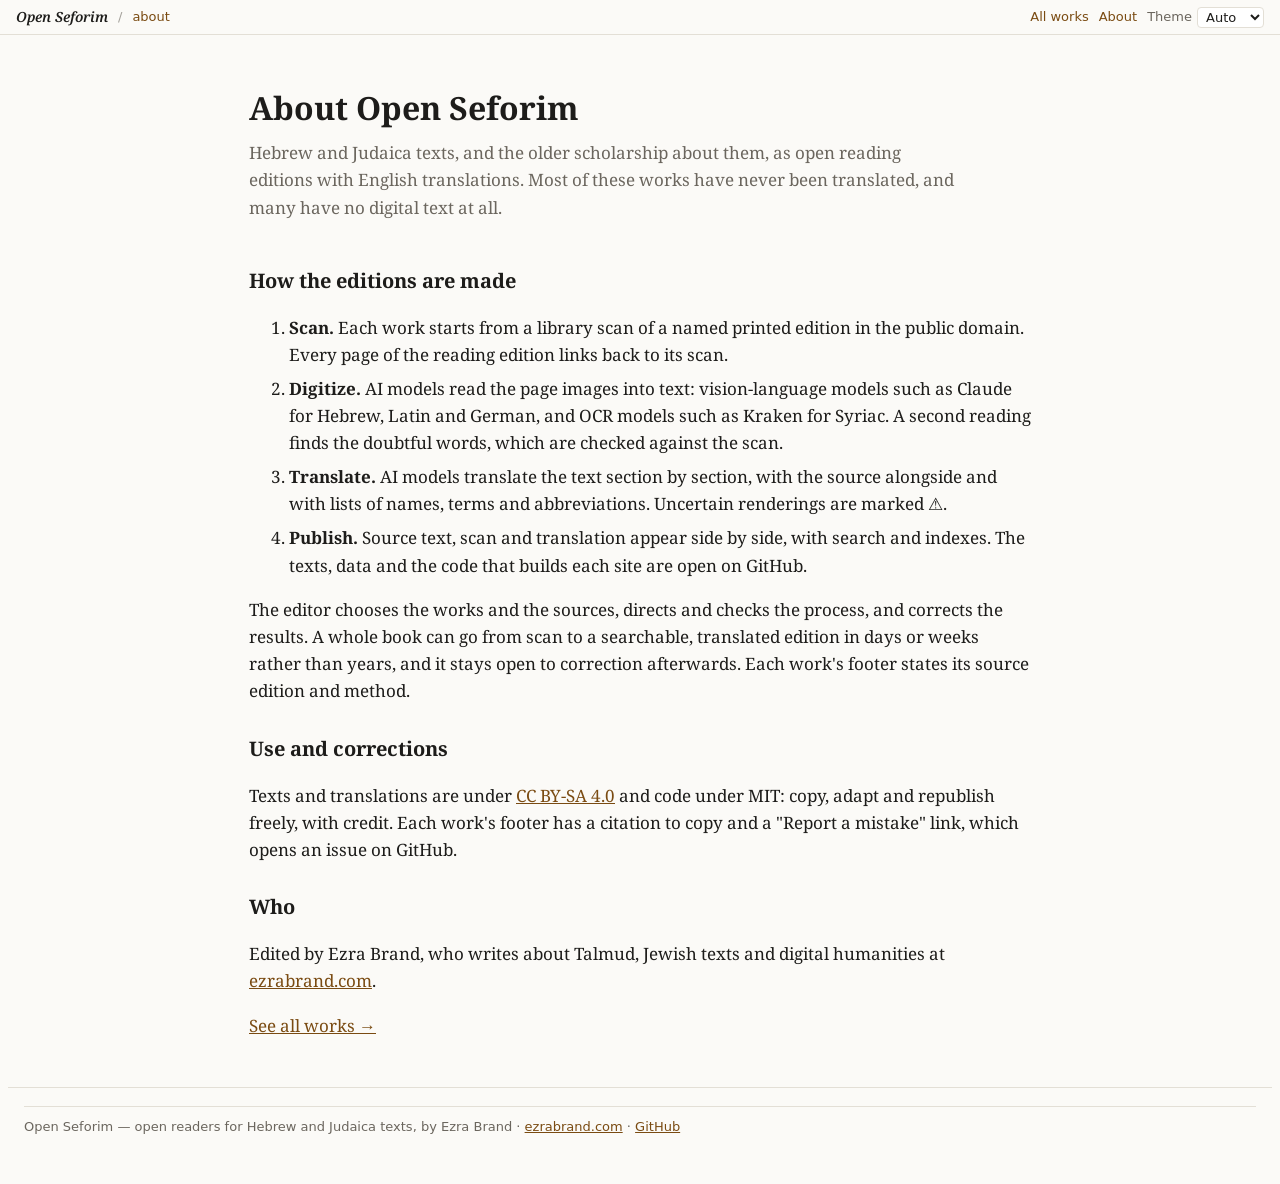
==== about/index.html @ 0039eda9 "Remove "machine reading/transcription/output" wording; new About page on AI digitization and transla" ====
<!doctype html>
<html lang="en"><head><meta charset="utf-8"><meta name="viewport" content="width=device-width, initial-scale=1">
<title>About · Open Seforim</title>
<meta name="description" content="How Open Seforim works: AI models read library scans of Hebrew and Judaica books into text and translate them into English, published as open, side-by-side reading editions.">
<script>var osT=localStorage.getItem('os-theme');osT&&osT!='auto'&&document.documentElement.setAttribute('data-theme',osT)</script>
<link rel="preconnect" href="https://fonts.googleapis.com"><link rel="preconnect" href="https://fonts.gstatic.com" crossorigin>
<link href="https://fonts.googleapis.com/css2?family=Noto+Serif:ital,wght@0,400;0,600;1,400&family=Noto+Serif+Hebrew:wght@400;600&display=swap" rel="stylesheet">
<link rel="stylesheet" href="/assets/os.css">
<script src="/assets/os.js" defer></script>
<!--os:seo-->
<link rel="canonical" href="https://openseforim.org/about/">
<meta property="og:title" content="About · Open Seforim">
<meta property="og:description" content="How Open Seforim works: AI models read library scans of Hebrew and Judaica books into text and translate them into English, published as open, side-by-side reading editions.">
<meta property="og:url" content="https://openseforim.org/about/">
<meta property="og:type" content="article">
<meta property="og:site_name" content="Open Seforim">
<meta property="og:image" content="https://openseforim.org/assets/og.png">
<meta property="og:image:width" content="1200">
<meta property="og:image:height" content="630">
<meta name="twitter:card" content="summary_large_image">
<link rel="icon" href="/favicon.svg" type="image/svg+xml">
<link rel="icon" href="/favicon.ico" sizes="any">
<link rel="apple-touch-icon" href="/apple-touch-icon.png">
<!--/os:seo-->
</head><body class="os-landing">
<main class="wrap prose">
  <section class="hero">
    <h1>About Open Seforim</h1>
    <p>Hebrew and Judaica texts, and the older scholarship about them, as open reading editions with English
    translations. Most of these works have never been translated, and many have no digital text at all.</p>
  </section>

  <h2>How the editions are made</h2>
  <ol>
    <li><strong>Scan.</strong> Each work starts from a library scan of a named printed edition in the public
    domain. Every page of the reading edition links back to its scan.</li>
    <li><strong>Digitize.</strong> AI models read the page images into text: vision-language models such as Claude
    for Hebrew, Latin and German, and OCR models such as Kraken for Syriac. A second reading finds the doubtful
    words, which are checked against the scan.</li>
    <li><strong>Translate.</strong> AI models translate the text section by section, with the source alongside and
    with lists of names, terms and abbreviations. Uncertain renderings are marked ⚠.</li>
    <li><strong>Publish.</strong> Source text, scan and translation appear side by side, with search and indexes.
    The texts, data and the code that builds each site are open on GitHub.</li>
  </ol>
  <p>The editor chooses the works and the sources, directs and checks the process, and corrects the results. A
  whole book can go from scan to a searchable, translated edition in days or weeks rather than years, and it stays
  open to correction afterwards. Each work's footer states its source edition and method.</p>

  <h2>Use and corrections</h2>
  <p>Texts and translations are under <a href="https://creativecommons.org/licenses/by-sa/4.0/">CC BY-SA 4.0</a>
  and code under MIT: copy, adapt and republish freely, with credit. Each work's footer has a citation to copy and a
  "Report a mistake" link, which opens an issue on GitHub.</p>

  <h2>Who</h2>
  <p>Edited by Ezra Brand, who writes about Talmud, Jewish texts and digital humanities at
  <a href="https://www.ezrabrand.com/">ezrabrand.com</a>.</p>

  <p><a href="/">See all works →</a></p>
</main>
<footer class="os-foot"><div class="os-foot-in"><div class="os-brand"><p>Open Seforim — open readers for Hebrew and Judaica texts, by Ezra Brand · <a href="https://www.ezrabrand.com/">ezrabrand.com</a> · <a href="https://github.com/openseforim">GitHub</a></p></div></div></footer>
</body></html>
---- assets/os.css ----
/* Open Seforim shared theme v1.
   Load AFTER a reader's own stylesheet: <link rel="stylesheet" href="/assets/os.css">
   It sets one palette for every work and maps the variable names that the readers use.
   Selectors match or beat the readers' own theme selectors, so the later file wins. */

:root{
  --os-bg:#fbfaf7; --os-fg:#1d1c1a; --os-muted:#6b665e; --os-line:#e3dfd6;
  --os-accent:#7a4b12; --os-card:#ffffff; --os-badge:#efe9dc; --os-mark:#efe3cf;
  --os-sans:system-ui,-apple-system,"Segoe UI",Roboto,sans-serif;
  --os-serif:"Noto Serif",Georgia,serif;
}
:root[data-theme="light"]{
  --os-bg:#fbfaf7; --os-fg:#1d1c1a; --os-muted:#6b665e; --os-line:#e3dfd6;
  --os-accent:#7a4b12; --os-card:#ffffff; --os-badge:#efe9dc; --os-mark:#efe3cf;
}
:root[data-theme="paper"]{
  --os-bg:#f3ead6; --os-fg:#3a2e1f; --os-muted:#7a6a52; --os-line:#dccdab;
  --os-accent:#7a4b12; --os-card:#f8f1e1; --os-badge:#e9dcbd; --os-mark:#e3cfa3;
}
@media (prefers-color-scheme: dark){
  :root:not([data-theme="light"]):not([data-theme="paper"]){
    --os-bg:#17161a; --os-fg:#e9e6df; --os-muted:#a19b90; --os-line:#34313a;
    --os-accent:#e0a95c; --os-card:#1f1e23; --os-badge:#2a282e; --os-mark:#3a3022;
  }
}
:root[data-theme="dark"]{
  --os-bg:#17161a; --os-fg:#e9e6df; --os-muted:#a19b90; --os-line:#34313a;
  --os-accent:#e0a95c; --os-card:#1f1e23; --os-badge:#2a282e; --os-mark:#3a3022;
}

/* Aliases for the readers' own variable names. Not applied to Defus (html.os-own-palette).
   :not(#os-none) adds ID weight, so this beats every theme selector in the readers' CSS. */
:root:not(.os-own-palette):not(#os-none){
  --bg:var(--os-bg); --fg:var(--os-fg); --text:var(--os-fg); --muted:var(--os-muted);
  --accent:var(--os-accent); --line:var(--os-line); --rule:var(--os-line);
  --card:var(--os-card); --panel:var(--os-card); --badge:var(--os-badge);
  --mark:var(--os-mark); --hl:var(--os-mark); --gray:var(--os-muted);
  --summary-bg:var(--os-badge); --note-bg:var(--os-badge);
  --summary-border:var(--os-accent); --note-border:var(--os-accent);
}
html:not(.os-own-palette) body{background:var(--os-bg);color:var(--os-fg)}

/* ---- shared strip (inserted by os.js) ---- */
/* The strip has a fixed height and its space is reserved before os.js runs, so the page does not jump. */
:root{--os-strip-h:34px}
html body{padding-top:var(--os-strip-h)}
.os-strip{position:absolute;top:0;left:0;right:0;height:var(--os-strip-h);overflow:hidden;z-index:20;
  background:var(--os-bg);border-bottom:1px solid var(--os-line);font:13px/1.4 var(--os-sans);color:var(--os-muted)}
.os-strip-in{display:flex;align-items:center;gap:10px;max-width:1250px;height:100%;margin:0 auto;padding:0 16px;flex-wrap:nowrap;white-space:nowrap}
.os-strip .os-work{min-width:0;overflow:hidden;text-overflow:ellipsis}
@media (max-width:420px){.os-strip .os-about{display:none}}
.os-strip a{color:var(--os-muted);text-decoration:none}
.os-strip a:hover{color:var(--os-accent);text-decoration:underline}
.os-strip .os-home{color:var(--os-fg);font:italic 600 14px/1.4 var(--os-serif)}
.os-strip .os-sep{opacity:.6}
.os-strip .os-sp{flex:1}
.os-strip .os-theme{display:inline-flex;align-items:center;gap:5px}
@media (max-width:420px){.os-strip .os-theme-word{display:none}}
.os-foot .os-status{display:inline-block;background:var(--os-badge);color:var(--os-fg);border-radius:4px;padding:0 7px;font-size:12px}
.os-foot .os-copy{font:12px/1.4 var(--os-sans);color:var(--os-fg);background:var(--os-card);border:1px solid var(--os-line);border-radius:4px;padding:3px 10px;margin:0 0 8px;cursor:pointer}
.os-foot .os-copy:hover{border-color:var(--os-accent)}
.os-strip select{font:inherit;color:var(--os-fg);background:var(--os-card);border:1px solid var(--os-line);border-radius:4px;padding:1px 4px}
/* the strip replaces the readers' own theme selects */
.os-hidden{display:none !important}

/* ---- shared footer (inserted by os.js from work.json) ---- */
.os-foot{border-top:1px solid var(--os-line);margin-top:48px;background:var(--os-bg);color:var(--os-muted);font:14px/1.6 var(--os-sans)}
.os-foot-in{max-width:1250px;margin:0 auto;padding:18px 16px 32px;display:grid;grid-template-columns:repeat(auto-fit,minmax(240px,1fr));gap:12px 32px}
.os-foot h2{font:600 13px/1.4 var(--os-sans);text-transform:uppercase;letter-spacing:.04em;color:var(--os-fg);margin:0 0 4px}
.os-foot p{margin:0 0 6px}
.os-foot a{color:var(--os-accent)}
.os-foot .os-cite{font-family:var(--os-serif);font-size:13px;background:var(--os-card);border:1px solid var(--os-line);border-radius:6px;padding:8px 10px;user-select:all}
.os-foot .os-brand{grid-column:1/-1;border-top:1px solid var(--os-line);padding-top:10px;font-size:13px}

/* ---- landing page ---- */
.os-landing{background:var(--os-bg);color:var(--os-fg);font:17px/1.6 var(--os-serif)}
.os-landing a{color:var(--os-accent)}
.wrap{max-width:1100px;margin:0 auto;padding:0 16px}
.hero{padding:40px 0 16px}
.hero h1{font-size:2rem;margin:0 0 6px}
.hero p{color:var(--os-muted);max-width:42em;margin:0}
.prose{max-width:46em}
.prose h2{font-size:1.25rem;margin:28px 0 6px}
.prose li{margin:.4em 0}
.sect{font-size:1.15rem;margin:28px 0 0;color:var(--os-muted);font-weight:600}
.grid{display:grid;grid-template-columns:repeat(auto-fill,minmax(300px,1fr));gap:16px;padding:14px 0 16px}
.card{background:var(--os-card);border:1px solid var(--os-line);border-radius:8px;padding:16px 18px;text-decoration:none;color:var(--os-fg) !important;display:flex;flex-direction:column;gap:6px}
.card:hover{border-color:var(--os-accent)}
.card h3{font-size:1.1rem;margin:0}
.card .he{font-family:"Noto Serif Hebrew",serif;direction:rtl;color:var(--os-muted)}
.card p{margin:0;font-size:.92rem;color:var(--os-muted)}
.card .meta{font:12px/1.4 var(--os-sans);color:var(--os-muted)}
.badge{align-self:flex-start;background:var(--os-badge);border-radius:4px;padding:1px 8px;font:12px/1.6 var(--os-sans);color:var(--os-fg)}
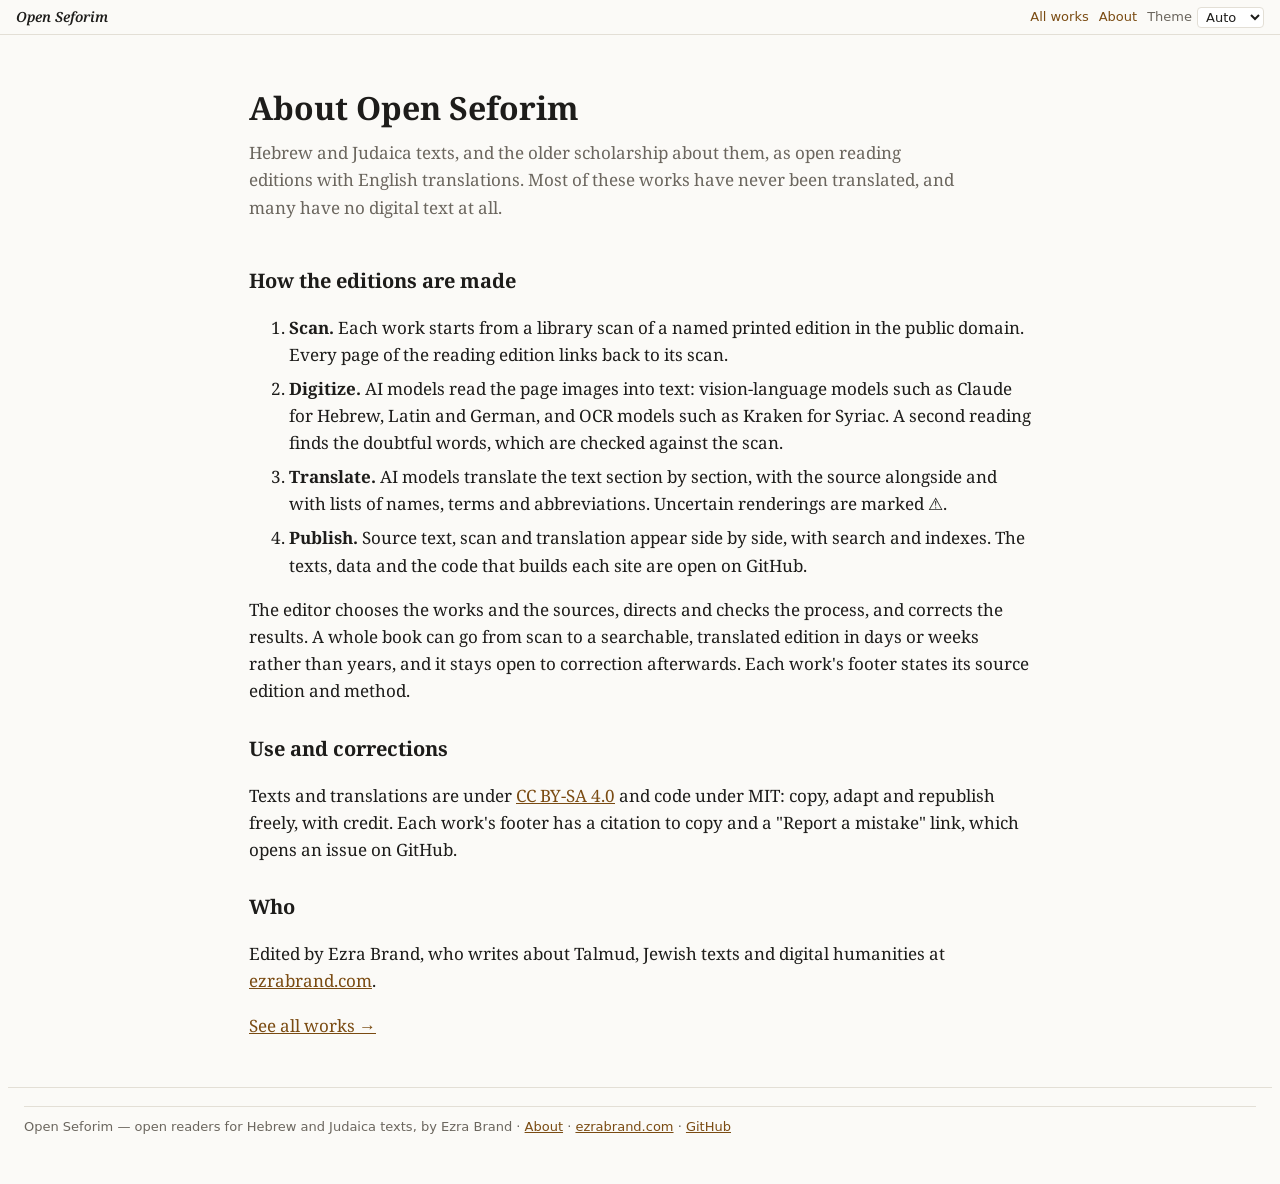
==== commit 57189214: "About link in every footer, and in the strip on phones too Co-Authored-By: Claude Opus 5.5 <noreply@" ====
--- a/about/index.html
+++ b/about/index.html
@@ -57,5 +57,5 @@
 
   <p><a href="/">See all works →</a></p>
 </main>
-<footer class="os-foot"><div class="os-foot-in"><div class="os-brand"><p>Open Seforim — open readers for Hebrew and Judaica texts, by Ezra Brand · <a href="https://www.ezrabrand.com/">ezrabrand.com</a> · <a href="https://github.com/openseforim">GitHub</a></p></div></div></footer>
+<footer class="os-foot"><div class="os-foot-in"><div class="os-brand"><p>Open Seforim — open readers for Hebrew and Judaica texts, by Ezra Brand · <a href="/about/">About</a> · <a href="https://www.ezrabrand.com/">ezrabrand.com</a> · <a href="https://github.com/openseforim">GitHub</a></p></div></div></footer>
 </body></html>
--- a/assets/os.css
+++ b/assets/os.css
@@ -48,7 +48,7 @@
   background:var(--os-bg);border-bottom:1px solid var(--os-line);font:13px/1.4 var(--os-sans);color:var(--os-muted)}
 .os-strip-in{display:flex;align-items:center;gap:10px;max-width:1250px;height:100%;margin:0 auto;padding:0 16px;flex-wrap:nowrap;white-space:nowrap}
 .os-strip .os-work{min-width:0;overflow:hidden;text-overflow:ellipsis}
-@media (max-width:420px){.os-strip .os-about{display:none}}
+@media (max-width:420px){.os-strip-in{gap:8px;padding:0 12px}}
 .os-strip a{color:var(--os-muted);text-decoration:none}
 .os-strip a:hover{color:var(--os-accent);text-decoration:underline}
 .os-strip .os-home{color:var(--os-fg);font:italic 600 14px/1.4 var(--os-serif)}
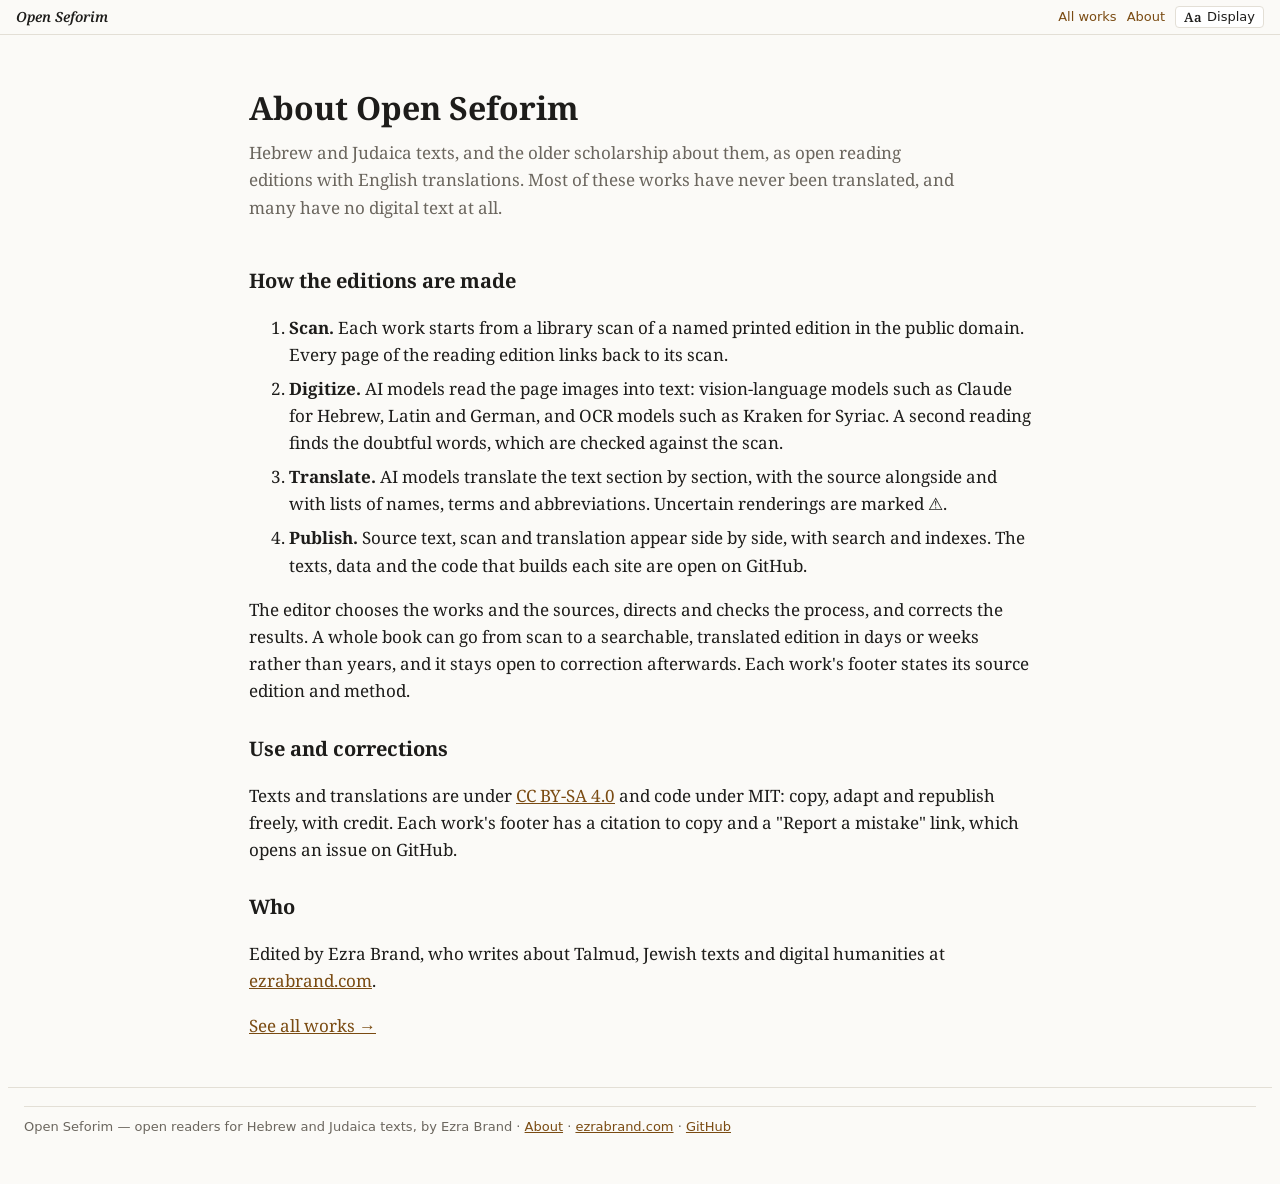
==== commit 74f35f61: "Display panel in the strip (theme, text size, Hebrew font) for all works; one body face and size acr" ====
--- a/about/index.html
+++ b/about/index.html
@@ -8,6 +8,7 @@
 <link rel="stylesheet" href="/assets/os.css">
 <script src="/assets/os.js" defer></script>
 <!--os:seo-->
+<script>(function(){try{var d=document.documentElement,L=localStorage,s=L.getItem('os-size'),h=L.getItem('os-he'),b=L.getItem('bh-size');if(s===null&&b){s=b;L.setItem('os-size',b)}if(s)d.setAttribute('data-os-size',s);var F={frank:'Frank+Ruhl+Libre:wght@400;600',david:'David+Libre:wght@400;500'};if(h){d.setAttribute('data-os-he',h);if(F[h]){var l=document.createElement('link');l.rel='stylesheet';l.setAttribute('data-os-font',F[h]);l.href='https://fonts.googleapis.com/css2?family='+F[h]+'&display=swap';document.head.appendChild(l)}}}catch(e){}})()</script>
 <link rel="canonical" href="https://openseforim.org/about/">
 <meta property="og:title" content="About · Open Seforim">
 <meta property="og:description" content="How Open Seforim works: AI models read library scans of Hebrew and Judaica books into text and translate them into English, published as open, side-by-side reading editions.">
--- a/assets/os.css
+++ b/assets/os.css
@@ -54,11 +54,58 @@
 .os-strip .os-home{color:var(--os-fg);font:italic 600 14px/1.4 var(--os-serif)}
 .os-strip .os-sep{opacity:.6}
 .os-strip .os-sp{flex:1}
-.os-strip .os-theme{display:inline-flex;align-items:center;gap:5px}
-@media (max-width:420px){.os-strip .os-theme-word{display:none}}
+.os-strip .os-disp-btn{display:inline-flex;align-items:center;gap:5px;font:13px/1.4 var(--os-sans);color:var(--os-fg);
+  background:var(--os-card);border:1px solid var(--os-line);border-radius:4px;padding:1px 8px;cursor:pointer}
+.os-strip .os-disp-btn:hover,.os-strip .os-disp-btn[aria-expanded="true"]{border-color:var(--os-accent)}
+.os-strip .os-aa{font:600 13px/1 var(--os-serif)}
+@media (max-width:420px){.os-strip .os-disp-word{display:none}}
+
+/* ---- display panel (os.js) ---- */
+.os-disp{position:absolute;top:calc(var(--os-strip-h) + 4px);right:max(8px,calc((100vw - 1250px)/2 + 8px));z-index:40;
+  width:min(330px,calc(100vw - 16px));box-sizing:border-box;padding:12px 14px;
+  background:var(--os-card);color:var(--os-fg);border:1px solid var(--os-line);border-radius:8px;
+  box-shadow:0 6px 24px rgba(0,0,0,.18);font:13px/1.4 var(--os-sans)}
+.os-disp[hidden]{display:none}
+.os-disp-row+.os-disp-row{margin-top:12px}
+.os-disp-label{font-weight:600;margin-bottom:5px;color:var(--os-muted)}
+.os-disp select{font:inherit;color:var(--os-fg);background:var(--os-bg);border:1px solid var(--os-line);border-radius:4px;padding:3px 6px;width:100%}
+.os-seg{display:flex}
+.os-seg button{flex:1;font:600 14px/1.2 var(--os-serif);color:var(--os-fg);background:var(--os-bg);border:1px solid var(--os-line);
+  margin-left:-1px;padding:6px 0;cursor:pointer}
+.os-seg button:first-child{margin-left:0;border-radius:4px 0 0 4px;font-size:12px}
+.os-seg button:last-child{border-radius:0 4px 4px 0;font-size:17px}
+.os-seg button[aria-pressed="true"],.os-fonts button[aria-checked="true"]{background:var(--os-badge);border-color:var(--os-accent);position:relative}
+.os-fonts{display:flex;flex-direction:column;gap:4px}
+.os-fonts button{display:flex;align-items:center;justify-content:space-between;gap:10px;font:inherit;color:var(--os-fg);
+  background:var(--os-bg);border:1px solid var(--os-line);border-radius:4px;padding:3px 10px;cursor:pointer;text-align:left}
+.os-fonts .os-fsample{font-size:19px;line-height:1.5}
+.os-seg button:focus-visible,.os-fonts button:focus-visible,.os-strip .os-disp-btn:focus-visible{outline:2px solid var(--os-accent);outline-offset:1px}
+
+/* ---- shared reading type: one body face for all works, a chosen Hebrew face, and a text size ----
+   Not applied to Defus (html.os-own-palette). The :not(#os-none) ID weight beats the readers' own rules. */
+:root{--os-fs:1;--os-he:"Noto Serif Hebrew","SBL Hebrew","Times New Roman",serif}
+:root[data-os-size="s"]{--os-fs:.88}
+:root[data-os-size="l"]{--os-fs:1.15}
+:root[data-os-size="xl"]{--os-fs:1.32}
+:root[data-os-he="frank"]{--os-he:"Frank Ruhl Libre","Noto Serif Hebrew",serif}
+:root[data-os-he="david"]{--os-he:"David Libre","Noto Serif Hebrew",serif}
+:root[data-os-he="device"]{--os-he:"SBL Hebrew","Ezra SIL","Taamey Frank CLM","Frank Ruehl CLM",David,"Times New Roman",serif}
+:root:not(.os-own-palette):not(#os-none){--fs:var(--os-fs);font-size:calc(100% * var(--os-fs))}
+html:not(.os-own-palette):not(#os-none) body{font-family:var(--os-serif);font-size:calc(17px * var(--os-fs));line-height:1.6}
+@media (max-width:760px){html:not(.os-own-palette):not(#os-none) body{font-size:calc(16px * var(--os-fs))}}
+html:not(.os-own-palette):not(#os-none) :is(.he,.sub-he,.heb,[lang="he"]):not(.os-fsample){font-family:var(--os-he)}
+html:not(.os-own-palette):not(#os-none) :is(h1,h2,h3,h4){font-family:var(--os-serif)}
+html:not(.os-own-palette):not(#os-none) :is(h1,h2,h3,h4):is(.he,.sub-he,[lang="he"]){font-family:var(--os-he)}
 .os-foot .os-status{display:inline-block;background:var(--os-badge);color:var(--os-fg);border-radius:4px;padding:0 7px;font-size:12px}
 .os-foot .os-copy{font:12px/1.4 var(--os-sans);color:var(--os-fg);background:var(--os-card);border:1px solid var(--os-line);border-radius:4px;padding:3px 10px;margin:0 0 8px;cursor:pointer}
 .os-foot .os-copy:hover{border-color:var(--os-accent)}
+.os-passage{position:fixed;left:50%;bottom:14px;transform:translateX(-50%);z-index:50;max-width:calc(100vw - 24px);
+  display:flex;align-items:center;flex-wrap:wrap;gap:6px 10px;padding:8px 10px 8px 14px;border-radius:8px;
+  background:var(--os-card);color:var(--os-fg);border:1px solid var(--os-line);box-shadow:0 4px 18px rgba(0,0,0,.18);
+  font:13px/1.4 var(--os-sans)}
+.os-passage .os-copy{font:12px/1.4 var(--os-sans);color:var(--os-fg);background:var(--os-bg);border:1px solid var(--os-line);border-radius:4px;padding:3px 10px;cursor:pointer}
+.os-passage .os-copy:hover{border-color:var(--os-accent)}
+.os-passage-x{background:none;border:0;color:var(--os-muted);font-size:18px;line-height:1;cursor:pointer;padding:0 4px}
 .os-strip select{font:inherit;color:var(--os-fg);background:var(--os-card);border:1px solid var(--os-line);border-radius:4px;padding:1px 4px}
 /* the strip replaces the readers' own theme selects */
 .os-hidden{display:none !important}
@@ -77,15 +124,21 @@
 .os-landing a{color:var(--os-accent)}
 .wrap{max-width:1100px;margin:0 auto;padding:0 16px}
 .hero{padding:40px 0 16px}
-.hero h1{font-size:2rem;margin:0 0 6px}
+.hero h1{font-size:2rem;margin:0 0 6px;display:flex;align-items:center;gap:12px}
+.hero h1 .logo{width:40px;height:40px;flex:none;border-radius:8px}
 .hero p{color:var(--os-muted);max-width:42em;margin:0}
 .prose{max-width:46em}
 .prose h2{font-size:1.25rem;margin:28px 0 6px}
 .prose li{margin:.4em 0}
 .sect{font-size:1.15rem;margin:28px 0 0;color:var(--os-muted);font-weight:600}
+.os-landing a.open{font:14px/1.4 var(--os-sans);font-weight:600;text-decoration:none;border:1px solid var(--os-accent);border-radius:4px;padding:3px 12px;white-space:nowrap}
+.os-landing a.open:hover{background:var(--os-accent);color:var(--os-bg)}
+.vh{position:absolute;width:1px;height:1px;overflow:hidden;clip:rect(0 0 0 0);white-space:nowrap}
 .grid{display:grid;grid-template-columns:repeat(auto-fill,minmax(300px,1fr));gap:16px;padding:14px 0 16px}
-.card{background:var(--os-card);border:1px solid var(--os-line);border-radius:8px;padding:16px 18px;text-decoration:none;color:var(--os-fg) !important;display:flex;flex-direction:column;gap:6px}
+.card{background:var(--os-card);border:1px solid var(--os-line);border-radius:8px;padding:16px 18px;color:var(--os-fg);display:flex;flex-direction:column;gap:6px}
 .card:hover{border-color:var(--os-accent)}
+.card a.open{align-self:flex-start;margin-top:auto}
+.card p{flex:none}
 .card h3{font-size:1.1rem;margin:0}
 .card .he{font-family:"Noto Serif Hebrew",serif;direction:rtl;color:var(--os-muted)}
 .card p{margin:0;font-size:.92rem;color:var(--os-muted)}
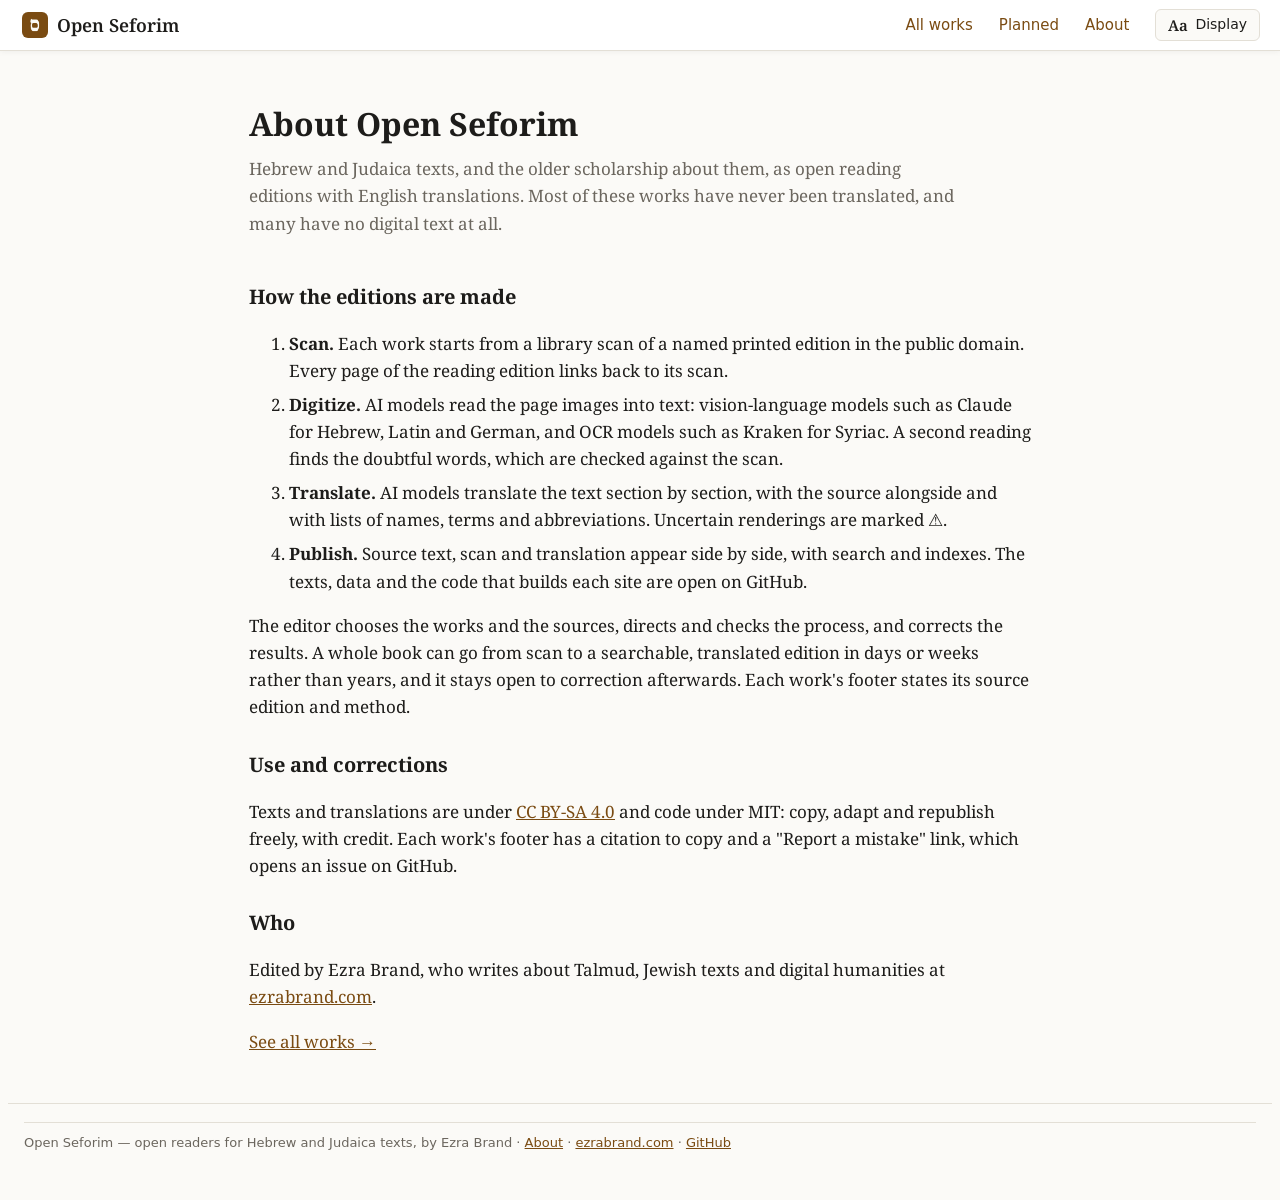
==== commit 328b08d9: "Header strip: taller, logo, spaced links, Planned link; color-scheme follows the theme; cross-page v" ====
--- a/about/index.html
+++ b/about/index.html
@@ -1,5 +1,5 @@
 <!doctype html>
-<html lang="en"><head><meta charset="utf-8"><meta name="viewport" content="width=device-width, initial-scale=1">
+<html lang="en"><head><!--os:early--><script>(function(){try{var d=document.documentElement,L=localStorage,t=L.getItem('os-theme')||'auto';if(t==='paper'&&d.classList.contains('os-own-palette'))t='light';if(t!=='auto')d.setAttribute('data-theme',t);var m=document.createElement('meta');m.name='color-scheme';m.content=t==='dark'?'dark':t==='auto'?'light dark':'light';document.head.appendChild(m);var s=L.getItem('os-size'),h=L.getItem('os-he'),b=L.getItem('bh-size');if(s===null&&b){s=b;L.setItem('os-size',b)}if(s)d.setAttribute('data-os-size',s);var F={frank:'Frank+Ruhl+Libre:wght@400;600',david:'David+Libre:wght@400;500'};if(h){d.setAttribute('data-os-he',h);if(F[h]){var l=document.createElement('link');l.rel='stylesheet';l.setAttribute('data-os-font',F[h]);l.href='https://fonts.googleapis.com/css2?family='+F[h]+'&display=swap';document.head.appendChild(l)}}}catch(e){}})()</script><!--/os:early--><meta charset="utf-8"><meta name="viewport" content="width=device-width, initial-scale=1">
 <title>About · Open Seforim</title>
 <meta name="description" content="How Open Seforim works: AI models read library scans of Hebrew and Judaica books into text and translate them into English, published as open, side-by-side reading editions.">
 <script>var osT=localStorage.getItem('os-theme');osT&&osT!='auto'&&document.documentElement.setAttribute('data-theme',osT)</script>
@@ -8,7 +8,6 @@
 <link rel="stylesheet" href="/assets/os.css">
 <script src="/assets/os.js" defer></script>
 <!--os:seo-->
-<script>(function(){try{var d=document.documentElement,L=localStorage,s=L.getItem('os-size'),h=L.getItem('os-he'),b=L.getItem('bh-size');if(s===null&&b){s=b;L.setItem('os-size',b)}if(s)d.setAttribute('data-os-size',s);var F={frank:'Frank+Ruhl+Libre:wght@400;600',david:'David+Libre:wght@400;500'};if(h){d.setAttribute('data-os-he',h);if(F[h]){var l=document.createElement('link');l.rel='stylesheet';l.setAttribute('data-os-font',F[h]);l.href='https://fonts.googleapis.com/css2?family='+F[h]+'&display=swap';document.head.appendChild(l)}}}catch(e){}})()</script>
 <link rel="canonical" href="https://openseforim.org/about/">
 <meta property="og:title" content="About · Open Seforim">
 <meta property="og:description" content="How Open Seforim works: AI models read library scans of Hebrew and Judaica books into text and translate them into English, published as open, side-by-side reading editions.">
--- a/assets/os.css
+++ b/assets/os.css
@@ -42,26 +42,41 @@
 
 /* ---- shared strip (inserted by os.js) ---- */
 /* The strip has a fixed height and its space is reserved before os.js runs, so the page does not jump. */
-:root{--os-strip-h:34px}
+:root{--os-strip-h:50px}
 html body{padding-top:var(--os-strip-h)}
 .os-strip{position:absolute;top:0;left:0;right:0;height:var(--os-strip-h);overflow:hidden;z-index:20;
-  background:var(--os-bg);border-bottom:1px solid var(--os-line);font:13px/1.4 var(--os-sans);color:var(--os-muted)}
-.os-strip-in{display:flex;align-items:center;gap:10px;max-width:1250px;height:100%;margin:0 auto;padding:0 16px;flex-wrap:nowrap;white-space:nowrap}
-.os-strip .os-work{min-width:0;overflow:hidden;text-overflow:ellipsis}
-@media (max-width:420px){.os-strip-in{gap:8px;padding:0 12px}}
-.os-strip a{color:var(--os-muted);text-decoration:none}
-.os-strip a:hover{color:var(--os-accent);text-decoration:underline}
-.os-strip .os-home{color:var(--os-fg);font:italic 600 14px/1.4 var(--os-serif)}
-.os-strip .os-sep{opacity:.6}
+  background:var(--os-card);border-bottom:1px solid var(--os-line);box-shadow:0 1px 6px rgba(0,0,0,.05);
+  font:15px/1.4 var(--os-sans);color:var(--os-muted)}
+.os-strip-in{display:flex;align-items:center;gap:24px;max-width:1250px;height:100%;margin:0 auto;padding:0 20px;flex-wrap:nowrap;white-space:nowrap}
+.os-strip .os-brandbox{display:flex;align-items:center;gap:12px;min-width:0}
+.os-strip .os-work{min-width:0;overflow:hidden;text-overflow:ellipsis;color:var(--os-fg);font:15px/1.4 var(--os-serif)}
+.os-strip a{color:var(--os-muted);text-decoration:none;padding:6px 2px}
+.os-strip a:hover{color:var(--os-accent)}
+.os-strip .os-nav a:hover{text-decoration:underline;text-underline-offset:4px}
+.os-strip .os-home{display:inline-flex;align-items:center;gap:9px;color:var(--os-fg);font:600 18px/1 var(--os-serif);flex:none}
+.os-strip .os-home img{width:26px;height:26px;border-radius:6px;display:block}
+.os-strip .os-sep{opacity:.45;font-size:18px}
 .os-strip .os-sp{flex:1}
-.os-strip .os-disp-btn{display:inline-flex;align-items:center;gap:5px;font:13px/1.4 var(--os-sans);color:var(--os-fg);
-  background:var(--os-card);border:1px solid var(--os-line);border-radius:4px;padding:1px 8px;cursor:pointer}
-.os-strip .os-disp-btn:hover,.os-strip .os-disp-btn[aria-expanded="true"]{border-color:var(--os-accent)}
-.os-strip .os-aa{font:600 13px/1 var(--os-serif)}
-@media (max-width:420px){.os-strip .os-disp-word{display:none}}
+.os-strip .os-nav{display:flex;align-items:center;gap:22px}
+.os-strip .os-disp-btn{display:inline-flex;align-items:center;gap:7px;font:500 14px/1.4 var(--os-sans);color:var(--os-fg);
+  background:var(--os-bg);border:1px solid var(--os-line);border-radius:6px;padding:5px 12px;cursor:pointer}
+.os-strip .os-disp-btn:hover,.os-strip .os-disp-btn[aria-expanded="true"]{border-color:var(--os-accent);color:var(--os-accent)}
+.os-strip .os-aa{font:600 15px/1 var(--os-serif)}
+@media (max-width:760px){.os-strip-in{gap:16px;padding:0 14px}.os-strip .os-nav{gap:14px}.os-strip .os-disp-word{display:none}}
+@media (max-width:480px){:root{--os-strip-h:46px}.os-strip-in{gap:10px;padding:0 12px}.os-strip{font-size:14px}
+  .os-strip .os-home span{display:none}.os-strip .os-about{display:none}.os-strip .os-nav{gap:10px}}
+
+/* the page's colour scheme follows the chosen theme (form controls, scrollbars, and the blank page before the first paint) */
+:root{color-scheme:light dark}
+:root[data-theme="light"],:root[data-theme="paper"]{color-scheme:light}
+:root[data-theme="dark"]{color-scheme:dark}
+/* keep the old page on screen until the new one is ready (no blank flash between pages) */
+@view-transition{navigation:auto}
+::view-transition-old(root),::view-transition-new(root){animation-duration:.12s}
+@media (prefers-reduced-motion:reduce){@view-transition{navigation:none}}
 
 /* ---- display panel (os.js) ---- */
-.os-disp{position:absolute;top:calc(var(--os-strip-h) + 4px);right:max(8px,calc((100vw - 1250px)/2 + 8px));z-index:40;
+.os-disp{position:absolute;top:calc(var(--os-strip-h) + 6px);right:max(8px,calc((100vw - 1250px)/2 + 12px));z-index:40;
   width:min(330px,calc(100vw - 16px));box-sizing:border-box;padding:12px 14px;
   background:var(--os-card);color:var(--os-fg);border:1px solid var(--os-line);border-radius:8px;
   box-shadow:0 6px 24px rgba(0,0,0,.18);font:13px/1.4 var(--os-sans)}
@@ -144,3 +159,13 @@
 .card p{margin:0;font-size:.92rem;color:var(--os-muted)}
 .card .meta{font:12px/1.4 var(--os-sans);color:var(--os-muted)}
 .badge{align-self:flex-start;background:var(--os-badge);border-radius:4px;padding:1px 8px;font:12px/1.6 var(--os-sans);color:var(--os-fg)}
+
+/* ---- /next/ (planned works) and the link to it ---- */
+.next-link{margin:4px 0 28px;font:15px/1.4 var(--os-sans)}
+.sect .count{font:600 12px/1.6 var(--os-sans);background:var(--os-badge);color:var(--os-fg);border-radius:10px;padding:1px 8px;vertical-align:middle;margin-left:6px}
+.sect-note{margin:4px 0 0;color:var(--os-muted);font-size:.92rem}
+.card details{font-size:.9rem;color:var(--os-muted)}
+.card details summary{cursor:pointer;font:13px/1.6 var(--os-sans);color:var(--os-accent)}
+.card details p{margin:6px 0 0;overflow-wrap:anywhere}
+.card .cmeta{font:12px/1.5 var(--os-sans)}
+.hero-actions{display:flex;flex-wrap:wrap;align-items:center;gap:18px;margin-top:14px !important;font:15px/1.4 var(--os-sans)}
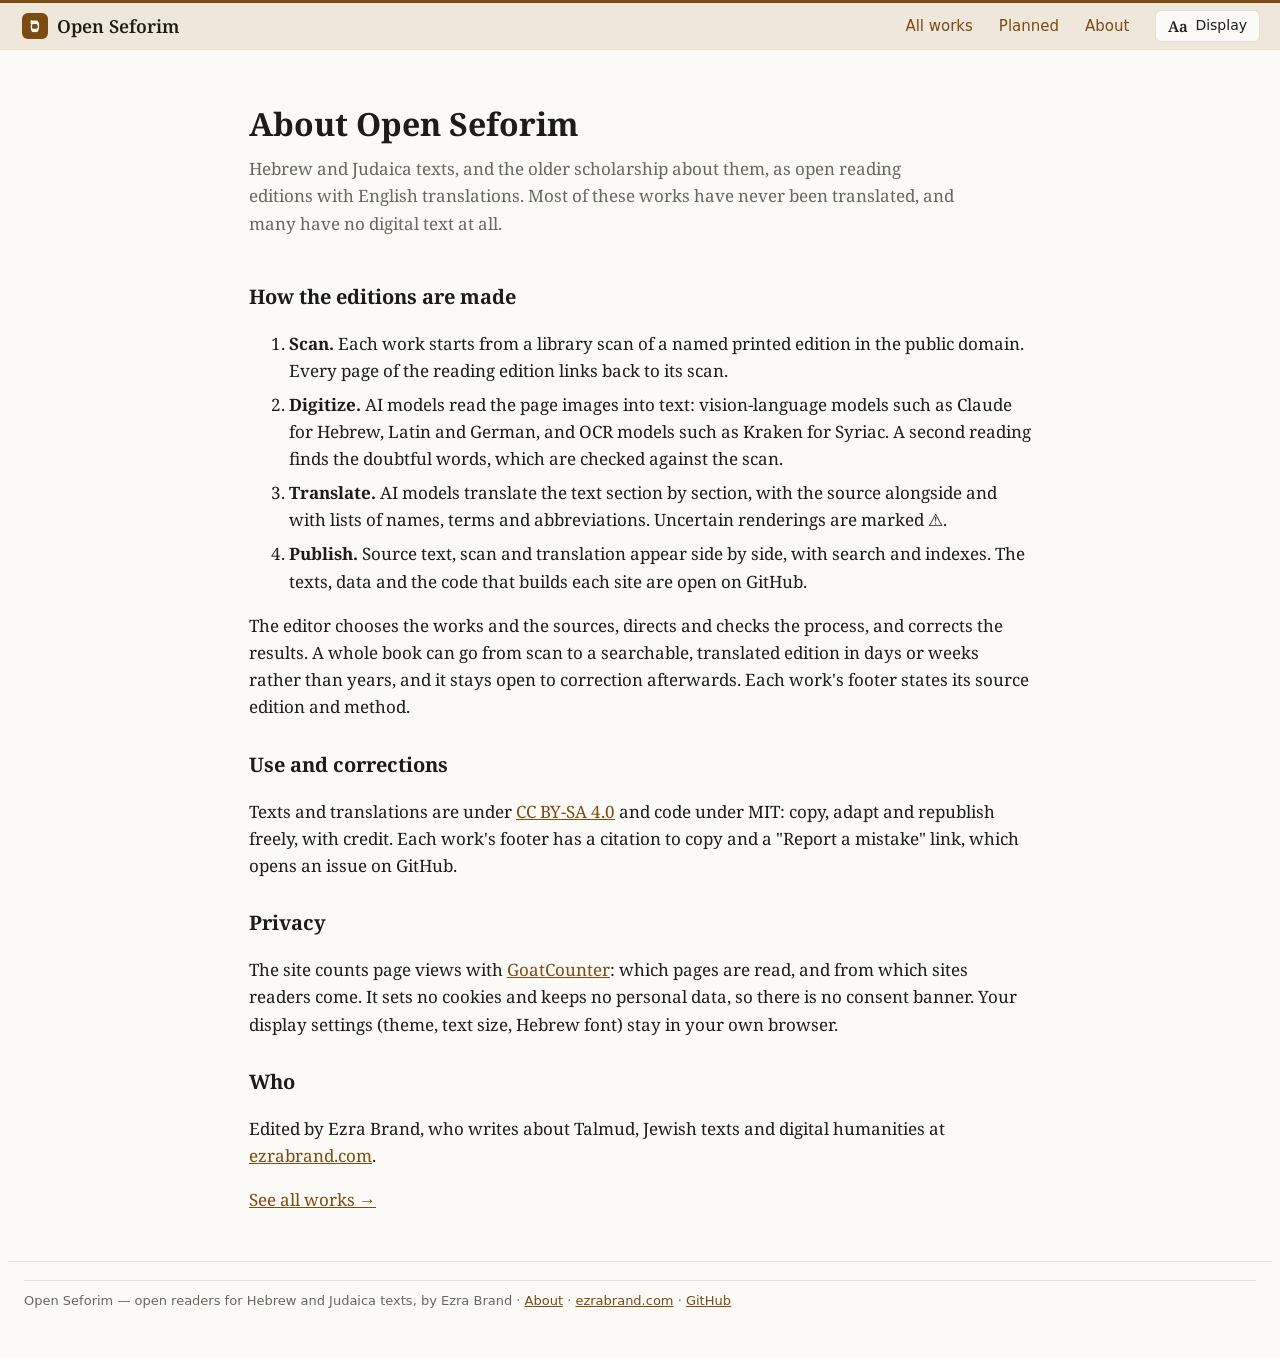
==== commit 948ba2f2: "Switch on GoatCounter page counts (no cookies); Privacy section on the About page Closes #2  Co-Auth" ====
--- a/about/index.html
+++ b/about/index.html
@@ -51,6 +51,11 @@
   and code under MIT: copy, adapt and republish freely, with credit. Each work's footer has a citation to copy and a
   "Report a mistake" link, which opens an issue on GitHub.</p>
 
+  <h2>Privacy</h2>
+  <p>The site counts page views with <a href="https://www.goatcounter.com/">GoatCounter</a>: which pages are read,
+  and from which sites readers come. It sets no cookies and keeps no personal data, so there is no consent banner.
+  Your display settings (theme, text size, Hebrew font) stay in your own browser.</p>
+
   <h2>Who</h2>
   <p>Edited by Ezra Brand, who writes about Talmud, Jewish texts and digital humanities at
   <a href="https://www.ezrabrand.com/">ezrabrand.com</a>.</p>
--- a/assets/os.css
+++ b/assets/os.css
@@ -45,7 +45,7 @@
 :root{--os-strip-h:50px}
 html body{padding-top:var(--os-strip-h)}
 .os-strip{position:absolute;top:0;left:0;right:0;height:var(--os-strip-h);overflow:hidden;z-index:20;
-  background:var(--os-card);border-bottom:1px solid var(--os-line);box-shadow:0 1px 6px rgba(0,0,0,.05);
+  background:var(--os-chrome);border-top:3px solid var(--os-accent);border-bottom:1px solid var(--os-line);box-sizing:border-box;
   font:15px/1.4 var(--os-sans);color:var(--os-muted)}
 .os-strip-in{display:flex;align-items:center;gap:24px;max-width:1250px;height:100%;margin:0 auto;padding:0 20px;flex-wrap:nowrap;white-space:nowrap}
 .os-strip .os-brandbox{display:flex;align-items:center;gap:12px;min-width:0}
@@ -58,11 +58,11 @@
 .os-strip .os-sep{opacity:.45;font-size:18px}
 .os-strip .os-sp{flex:1}
 .os-strip .os-nav{display:flex;align-items:center;gap:22px}
-.os-strip .os-disp-btn{display:inline-flex;align-items:center;gap:7px;font:500 14px/1.4 var(--os-sans);color:var(--os-fg);
+.os-disp-btn{display:inline-flex;align-items:center;gap:7px;font:500 14px/1.4 var(--os-sans);color:var(--os-fg);
   background:var(--os-bg);border:1px solid var(--os-line);border-radius:6px;padding:5px 12px;cursor:pointer}
-.os-strip .os-disp-btn:hover,.os-strip .os-disp-btn[aria-expanded="true"]{border-color:var(--os-accent);color:var(--os-accent)}
-.os-strip .os-aa{font:600 15px/1 var(--os-serif)}
-@media (max-width:760px){.os-strip-in{gap:16px;padding:0 14px}.os-strip .os-nav{gap:14px}.os-strip .os-disp-word{display:none}}
+.os-disp-btn:hover,.os-disp-btn[aria-expanded="true"]{border-color:var(--os-accent);color:var(--os-accent)}
+.os-disp-btn .os-aa{font:600 15px/1 var(--os-serif)}
+@media (max-width:760px){.os-strip-in{gap:16px;padding:0 14px}.os-strip .os-nav{gap:14px}.os-disp-btn .os-disp-word{display:none}}
 @media (max-width:480px){:root{--os-strip-h:46px}.os-strip-in{gap:10px;padding:0 12px}.os-strip{font-size:14px}
   .os-strip .os-home span{display:none}.os-strip .os-about{display:none}.os-strip .os-nav{gap:10px}}
 
@@ -76,7 +76,7 @@
 @media (prefers-reduced-motion:reduce){@view-transition{navigation:none}}
 
 /* ---- display panel (os.js) ---- */
-.os-disp{position:absolute;top:calc(var(--os-strip-h) + 6px);right:max(8px,calc((100vw - 1250px)/2 + 12px));z-index:40;
+.os-disp{position:fixed;top:calc(var(--os-strip-h) + 6px);right:12px;z-index:40;
   width:min(330px,calc(100vw - 16px));box-sizing:border-box;padding:12px 14px;
   background:var(--os-card);color:var(--os-fg);border:1px solid var(--os-line);border-radius:8px;
   box-shadow:0 6px 24px rgba(0,0,0,.18);font:13px/1.4 var(--os-sans)}
@@ -94,10 +94,20 @@
 .os-fonts button{display:flex;align-items:center;justify-content:space-between;gap:10px;font:inherit;color:var(--os-fg);
   background:var(--os-bg);border:1px solid var(--os-line);border-radius:4px;padding:3px 10px;cursor:pointer;text-align:left}
 .os-fonts .os-fsample{font-size:19px;line-height:1.5}
-.os-seg button:focus-visible,.os-fonts button:focus-visible,.os-strip .os-disp-btn:focus-visible{outline:2px solid var(--os-accent);outline-offset:1px}
+.os-seg button:focus-visible,.os-fonts button:focus-visible,.os-disp-btn:focus-visible{outline:2px solid var(--os-accent);outline-offset:1px}
 
 /* ---- shared reading type: one body face for all works, a chosen Hebrew face, and a text size ----
    Not applied to Defus (html.os-own-palette). The :not(#os-none) ID weight beats the readers' own rules. */
+:root{--os-chrome:#efe8da}
+:root[data-theme="paper"]{--os-chrome:#e5d6b3}
+@media (prefers-color-scheme: dark){:root:not([data-theme="light"]):not([data-theme="paper"]){--os-chrome:#0f0e12}}
+:root[data-theme="dark"]{--os-chrome:#0f0e12}
+:root[data-theme="light"]{--os-chrome:#efe8da}
+/* floating header: the strip floats on pages without a sticky reader bar (os.js sets html.os-float) */
+html.os-float .os-strip{position:fixed}
+html.os-float:not(#os-none){scroll-padding-top:calc(var(--os-strip-h) + 12px)}
+/* the Display button inside a reader's sticky bar */
+.os-disp-btn.os-disp-inbar{font-size:13px;padding:3px 10px;background:var(--os-card)}
 :root{--os-fs:1;--os-he:"Noto Serif Hebrew","SBL Hebrew","Times New Roman",serif}
 :root[data-os-size="s"]{--os-fs:.88}
 :root[data-os-size="l"]{--os-fs:1.15}
@@ -169,3 +179,6 @@
 .card details p{margin:6px 0 0;overflow-wrap:anywhere}
 .card .cmeta{font:12px/1.5 var(--os-sans)}
 .hero-actions{display:flex;flex-wrap:wrap;align-items:center;gap:18px;margin-top:14px !important;font:15px/1.4 var(--os-sans)}
+
+/* a reader's own sticky bar under the site strip: a clear edge of its own */
+html.os-has-bar :is(.bar,nav.where){box-shadow:0 2px 8px rgba(0,0,0,.08)}
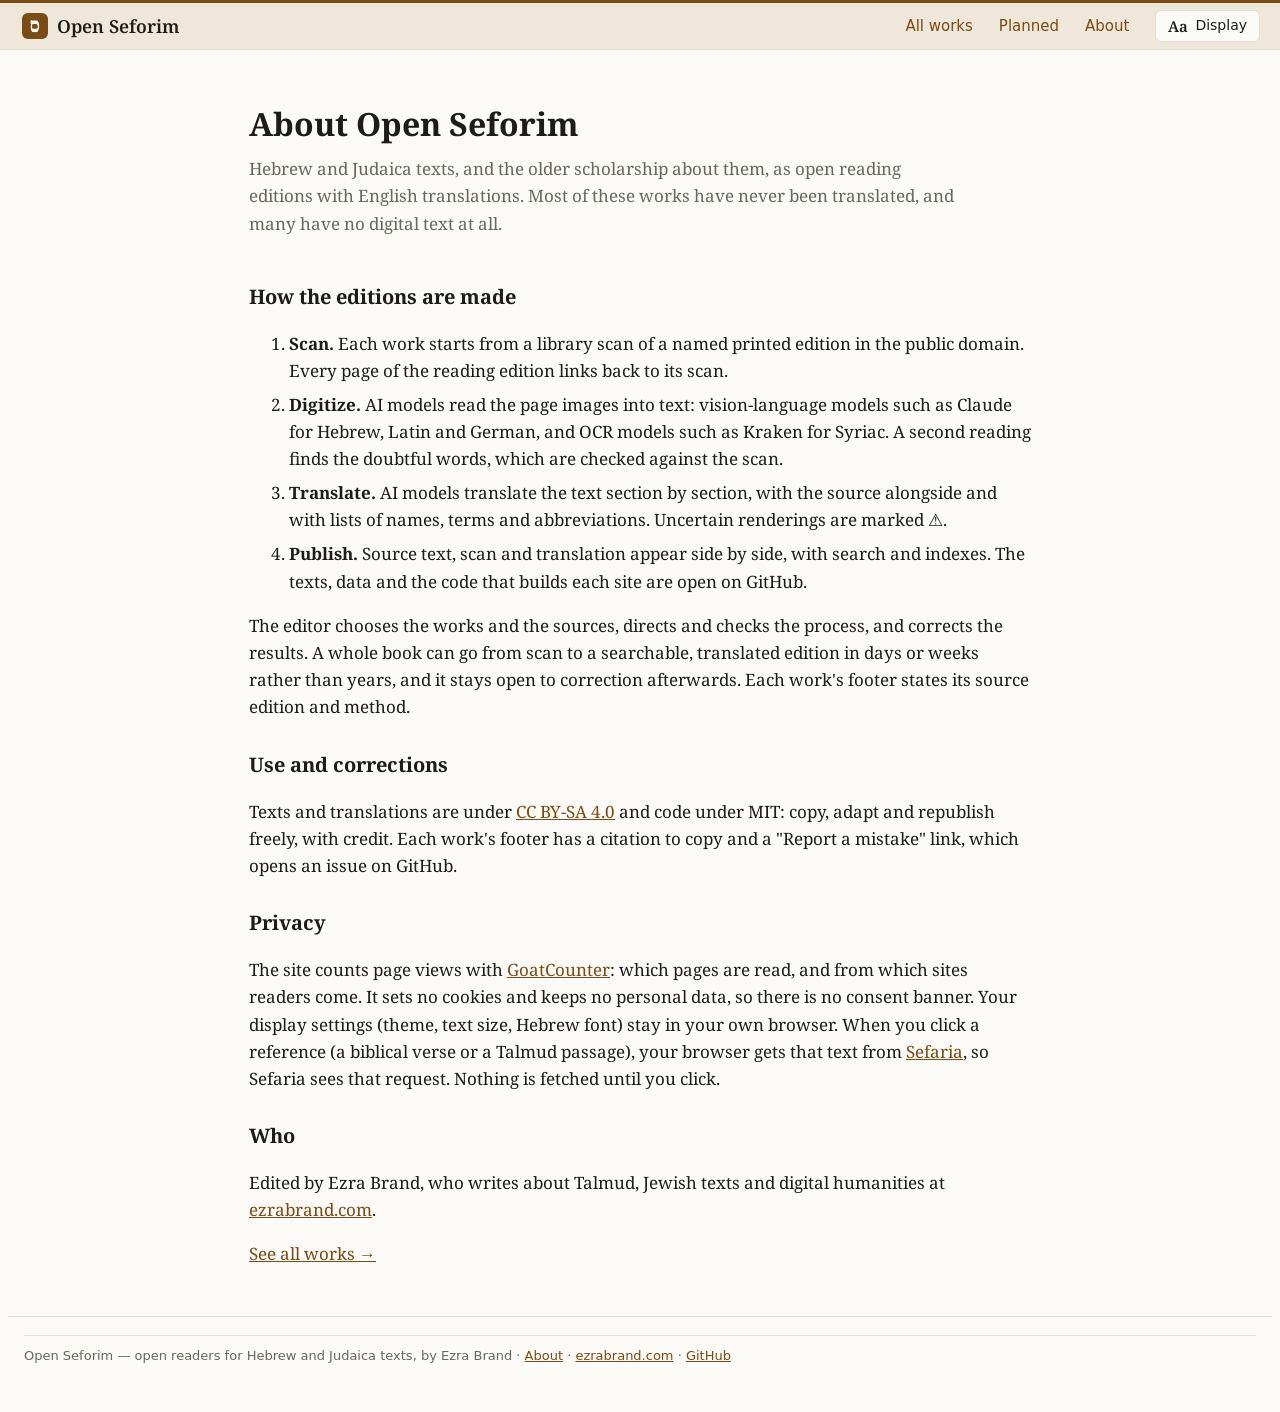
==== commit 4c0ddc94: "Reference popups for all readers: a click on a reference shows the text (Hebrew + English) from the " ====
--- a/about/index.html
+++ b/about/index.html
@@ -54,7 +54,9 @@
   <h2>Privacy</h2>
   <p>The site counts page views with <a href="https://www.goatcounter.com/">GoatCounter</a>: which pages are read,
   and from which sites readers come. It sets no cookies and keeps no personal data, so there is no consent banner.
-  Your display settings (theme, text size, Hebrew font) stay in your own browser.</p>
+  Your display settings (theme, text size, Hebrew font) stay in your own browser.
+  When you click a reference (a biblical verse or a Talmud passage), your browser gets that text from
+  <a href="https://www.sefaria.org/">Sefaria</a>, so Sefaria sees that request. Nothing is fetched until you click.</p>
 
   <h2>Who</h2>
   <p>Edited by Ezra Brand, who writes about Talmud, Jewish texts and digital humanities at
--- a/assets/os.css
+++ b/assets/os.css
@@ -152,9 +152,10 @@
 .hero h1{font-size:2rem;margin:0 0 6px;display:flex;align-items:center;gap:12px}
 .hero h1 .logo{width:40px;height:40px;flex:none;border-radius:8px}
 .hero p{color:var(--os-muted);max-width:42em;margin:0}
-.prose{max-width:46em}
-.prose h2{font-size:1.25rem;margin:28px 0 6px}
-.prose li{margin:.4em 0}
+/* the About page; not the reader blocks named "prose" */
+.wrap.prose{max-width:46em}
+.wrap.prose h2{font-size:1.25rem;margin:28px 0 6px}
+.wrap.prose li{margin:.4em 0}
 .sect{font-size:1.15rem;margin:28px 0 0;color:var(--os-muted);font-weight:600}
 .os-landing a.open{font:14px/1.4 var(--os-sans);font-weight:600;text-decoration:none;border:1px solid var(--os-accent);border-radius:4px;padding:3px 12px;white-space:nowrap}
 .os-landing a.open:hover{background:var(--os-accent);color:var(--os-bg)}
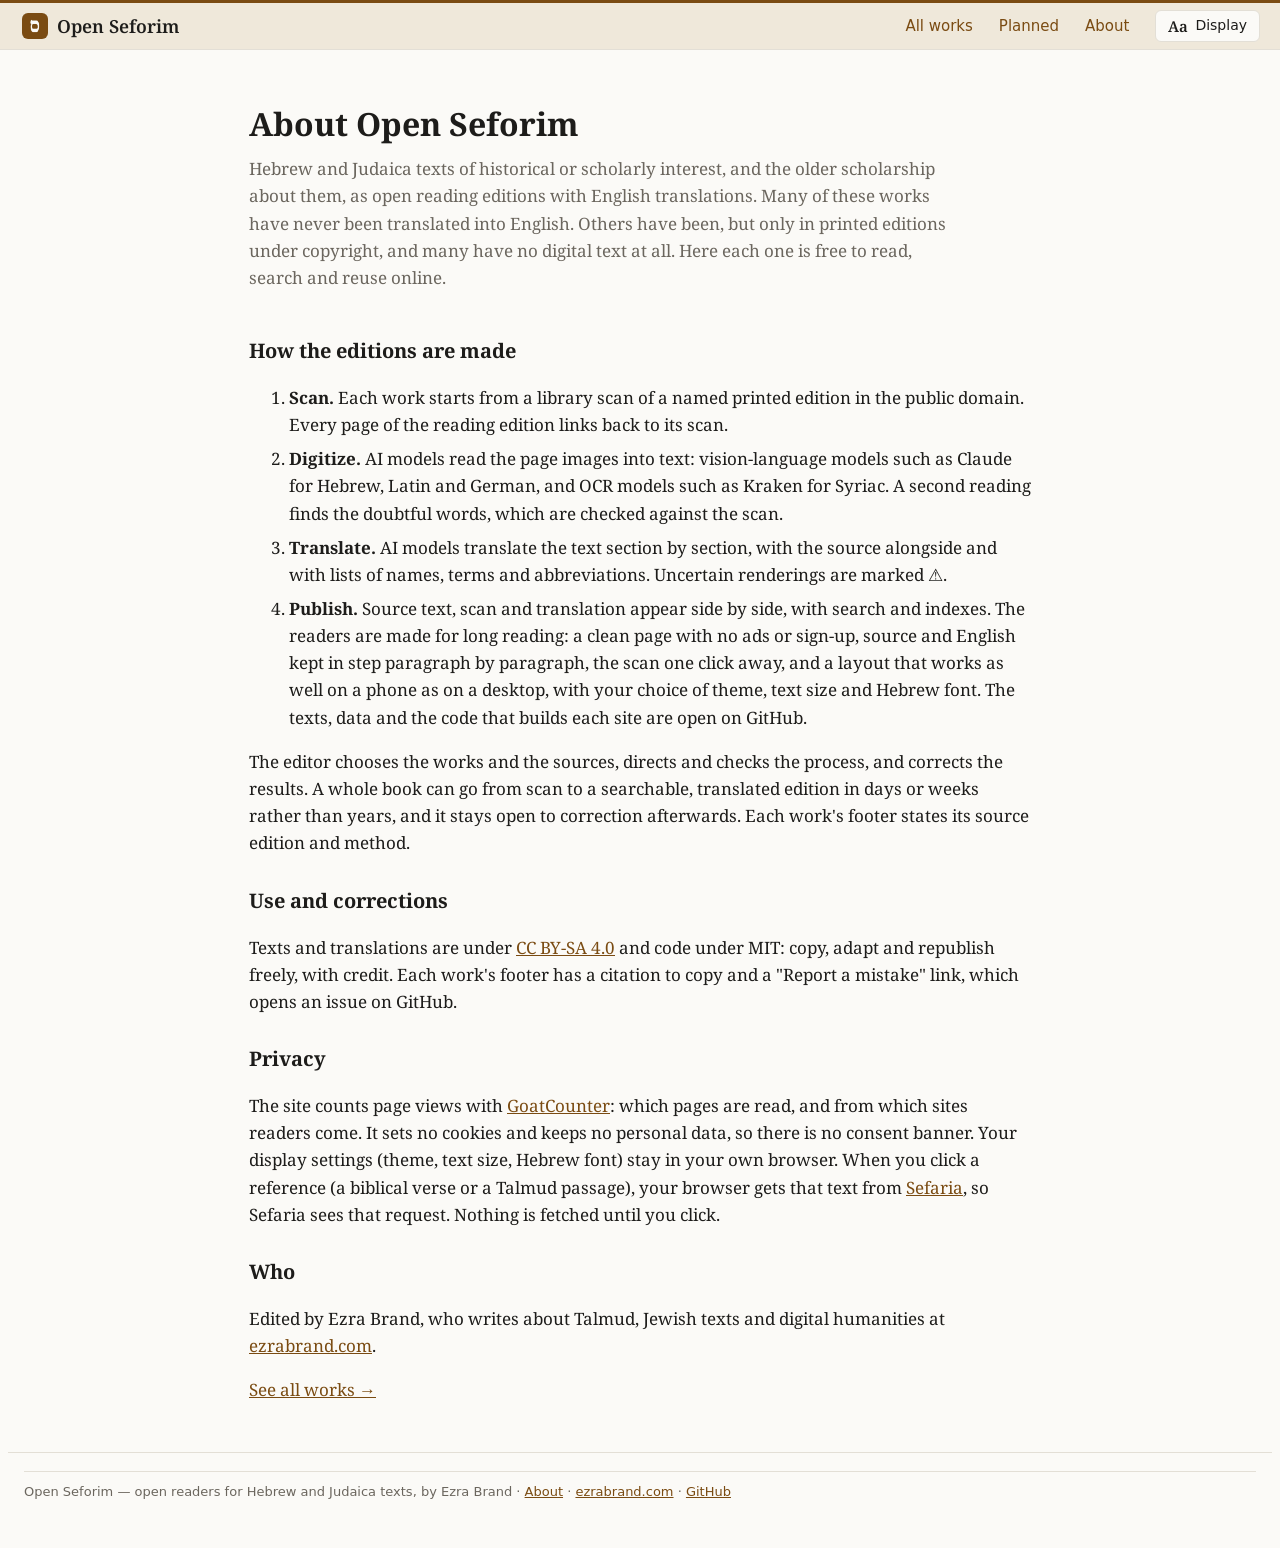
==== commit 3f22c14d: "About: scope of works, English/open-access gap, reader design Co-Authored-By: Claude Opus 5.5 <norep" ====
--- a/about/index.html
+++ b/about/index.html
@@ -26,8 +26,10 @@
 <main class="wrap prose">
   <section class="hero">
     <h1>About Open Seforim</h1>
-    <p>Hebrew and Judaica texts, and the older scholarship about them, as open reading editions with English
-    translations. Most of these works have never been translated, and many have no digital text at all.</p>
+    <p>Hebrew and Judaica texts of historical or scholarly interest, and the older scholarship about them, as open
+    reading editions with English translations. Many of these works have never been translated into English. Others
+    have been, but only in printed editions under copyright, and many have no digital text at all. Here each one is
+    free to read, search and reuse online.</p>
   </section>
 
   <h2>How the editions are made</h2>
@@ -40,7 +42,10 @@
     <li><strong>Translate.</strong> AI models translate the text section by section, with the source alongside and
     with lists of names, terms and abbreviations. Uncertain renderings are marked ⚠.</li>
     <li><strong>Publish.</strong> Source text, scan and translation appear side by side, with search and indexes.
-    The texts, data and the code that builds each site are open on GitHub.</li>
+    The readers are made for long reading: a clean page with no ads or sign-up, source and English kept in step
+    paragraph by paragraph, the scan one click away, and a layout that works as well on a phone as on a desktop,
+    with your choice of theme, text size and Hebrew font. The texts, data and the code that builds each site are
+    open on GitHub.</li>
   </ol>
   <p>The editor chooses the works and the sources, directs and checks the process, and corrects the results. A
   whole book can go from scan to a searchable, translated edition in days or weeks rather than years, and it stays
